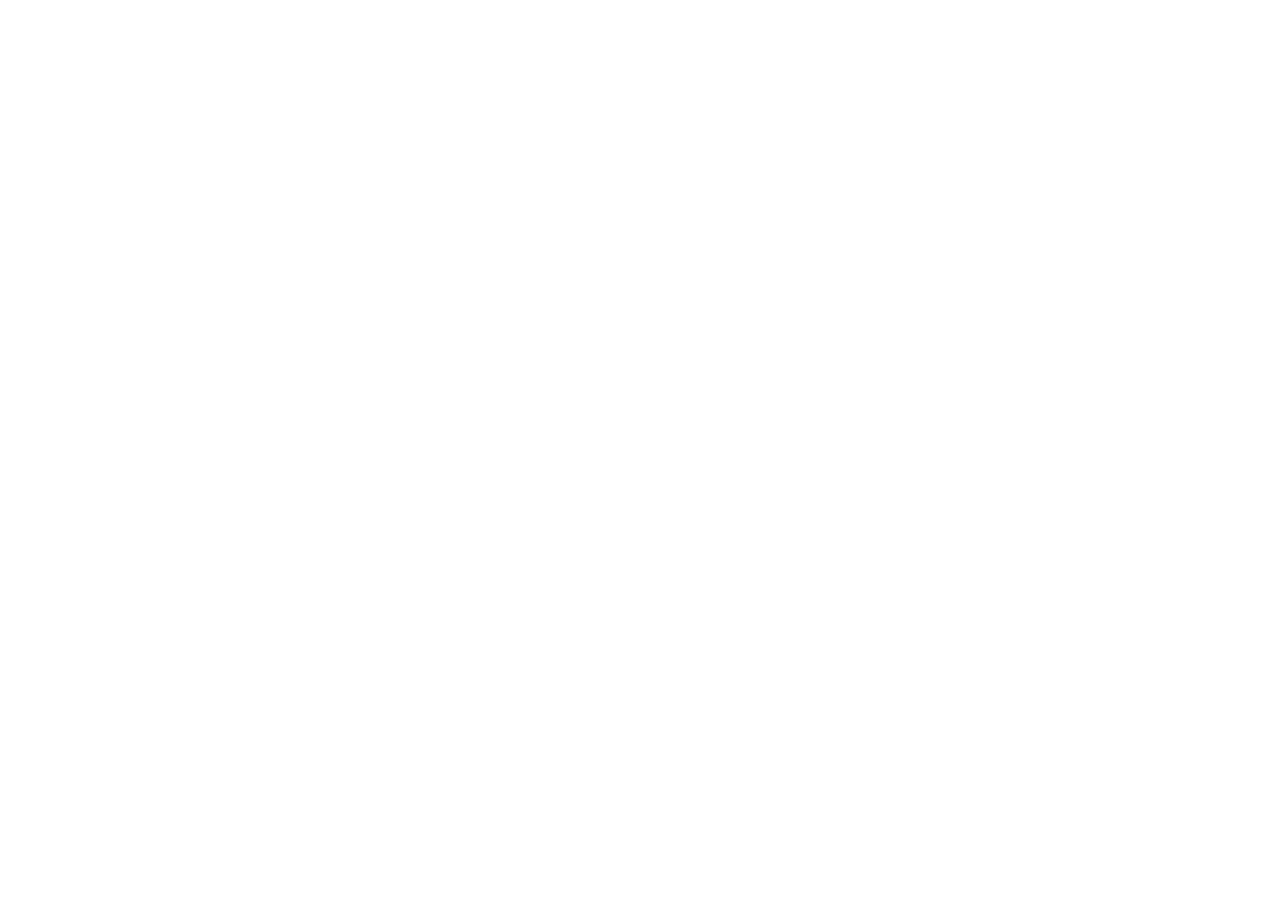
==== index.html @ 72eac363 "impostazione iniziale" ====
<!DOCTYPE html>
<html lang="en">
<head>
    <meta charset="UTF-8">
    <meta http-equiv="X-UA-Compatible" content="IE=edge">
    <meta name="viewport" content="width=device-width, initial-scale=1.0">
    <link rel="stylesheet" href="css/style.css">
    <title>Boolando</title>
</head>
<body>

    <!-- Lista prodotti -->
    <main>

        <!-- Primo gruppo articoli -->
        <div class="set-items">

            <article class="item">

            </article>

        </div>
    </main>
    
</body>
</html>
---- css/style.css ----
*{
    margin: 0;
    padding: 0;
    box-sizing: border-box;
}
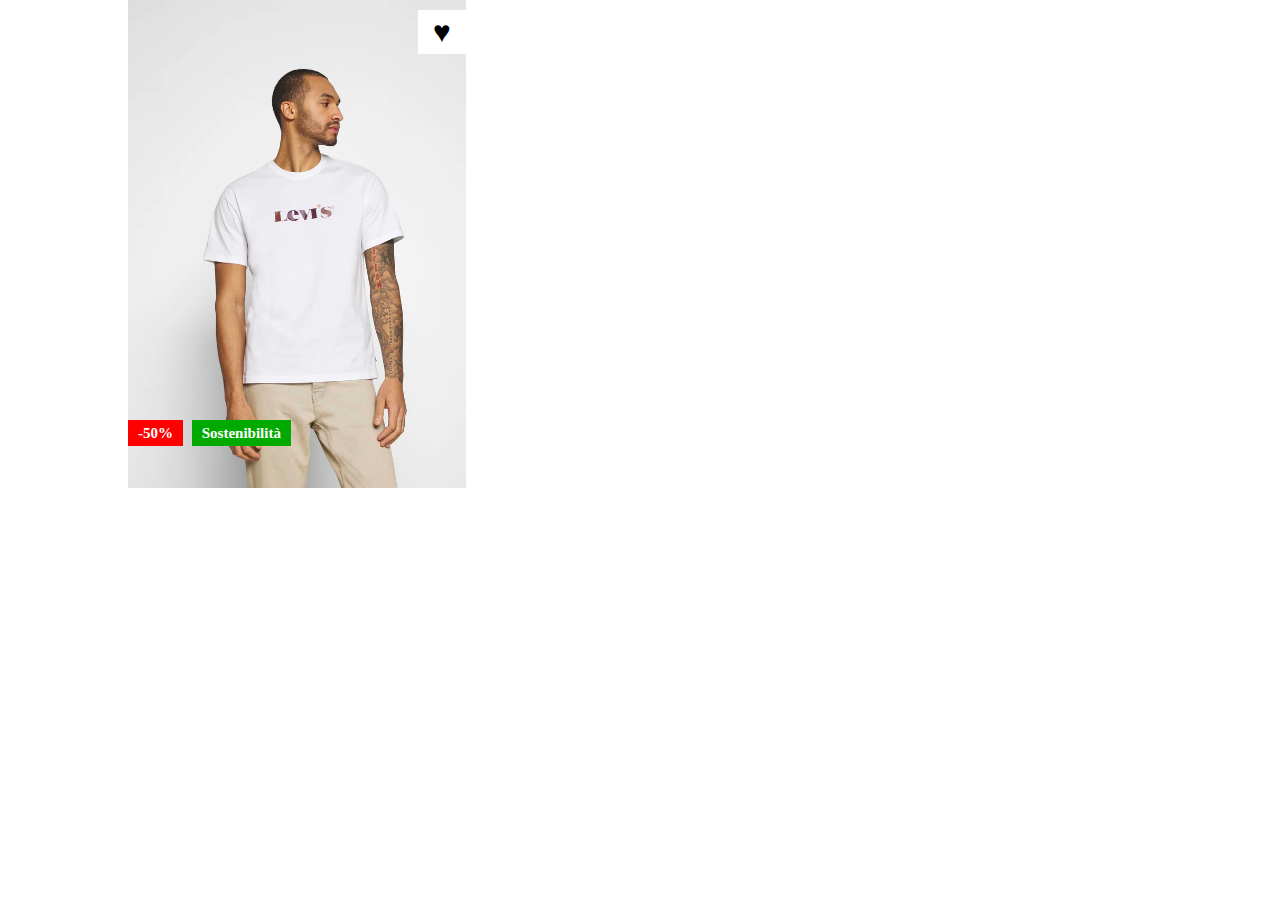
==== commit ccf37114: "primo articolo" ====
--- a/index.html
+++ b/index.html
@@ -17,6 +17,19 @@
 
             <article class="item">
 
+                <!-- Prima immagine -->
+                <img class="photo" src="img/1.webp" alt="img1">
+                <!-- Seconda immagine  -->
+                <img class="photo change" src="img/1b.webp" alt="img1b">
+
+                <span class="heart">&hearts;</span>
+
+                <div class="info">
+                    <span class="sale">-50&#37;</span>
+                    <span class="eco">Sostenibilit&agrave;</span>
+                </div>
+
+
             </article>
 
         </div>
--- a/css/style.css
+++ b/css/style.css
@@ -1,5 +1,67 @@
+/* Regole base */
 *{
     margin: 0;
     padding: 0;
     box-sizing: border-box;
-}+}
+
+/* Stile items */
+.set-items {
+    width: 80%;
+    margin: auto;
+}
+
+.item {
+    width: 33%;
+    position: relative;
+    display: inline-block;
+}
+
+/* Stile photo */
+.photo {
+    max-width: 100%;
+}
+
+.photo.change {
+    position: absolute;
+    left: 0;
+    top: 0;
+    display: none;
+}
+
+.item:hover .photo.change {
+    display: inline-block;
+}
+
+/* Stile heart */
+.heart {
+    background-color: #fff;
+    position: absolute;
+    top: 10px;
+    right: 0;
+    font-size: 30px;
+    padding: 5px 15px;
+}
+
+/* Stile info */
+.info {
+    color: #fff;
+    font-size: 15px;
+    font-weight: bold;
+    position: absolute;
+    left: 0;
+    bottom: 50px;
+}
+
+.sale {
+    background-color: #f00;
+    padding: 5px 10px;
+}
+
+.eco {
+    background-color: #0a0;
+    padding: 5px 10px;
+    margin-left: 5px;
+}
+
+
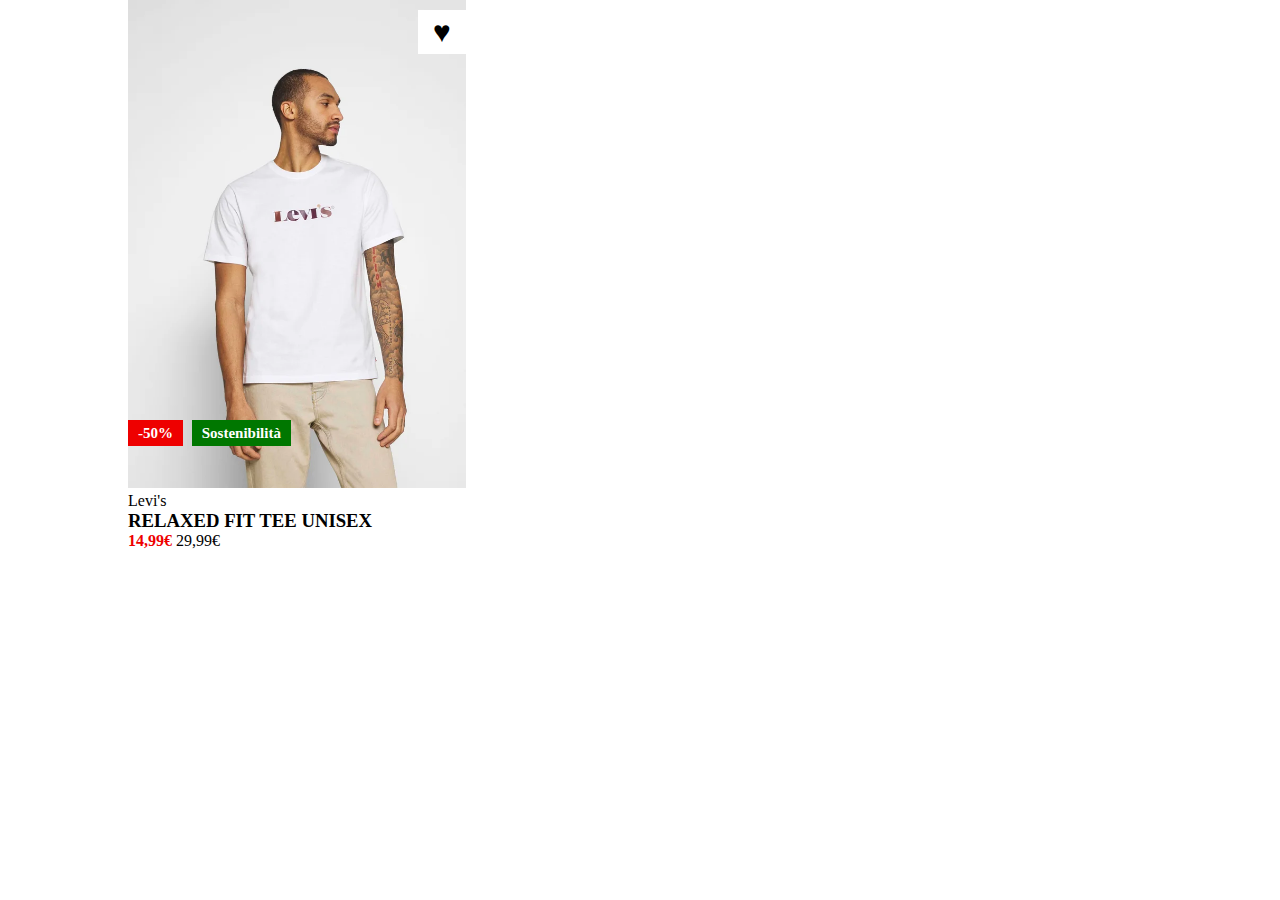
==== commit 8adf12c3: "controllo push" ====
--- a/index.html
+++ b/index.html
@@ -24,9 +24,20 @@
 
                 <span class="heart">&hearts;</span>
 
+                <!-- Info sconti etc. -->
                 <div class="info">
                     <span class="sale">-50&#37;</span>
                     <span class="eco">Sostenibilit&agrave;</span>
+                </div>
+
+                <!-- Descrizione articolo -->
+                <div class="description">
+                    <span>Levi&apos;s</span>
+                    <h3>RELAXED FIT TEE UNISEX</h3>
+                    <span class="saled-price">14&comma;99&euro;</span>
+                    <span class="price">29&comma;99&euro;</span>
+
+
                 </div>
 
 
--- a/css/style.css
+++ b/css/style.css
@@ -54,14 +54,28 @@
 }
 
 .sale {
-    background-color: #f00;
+    background-color: #e00;
     padding: 5px 10px;
 }
 
 .eco {
-    background-color: #0a0;
+    background-color: #070;
     padding: 5px 10px;
     margin-left: 5px;
 }
 
+/* Stile description */
+.description {
+    position: absolute;
+    left: 0;
+}
 
+.saled-price {
+    color: #e00;
+    font-weight: bold;
+}
+
+.price {
+    text-decoration: dashed;
+}
+
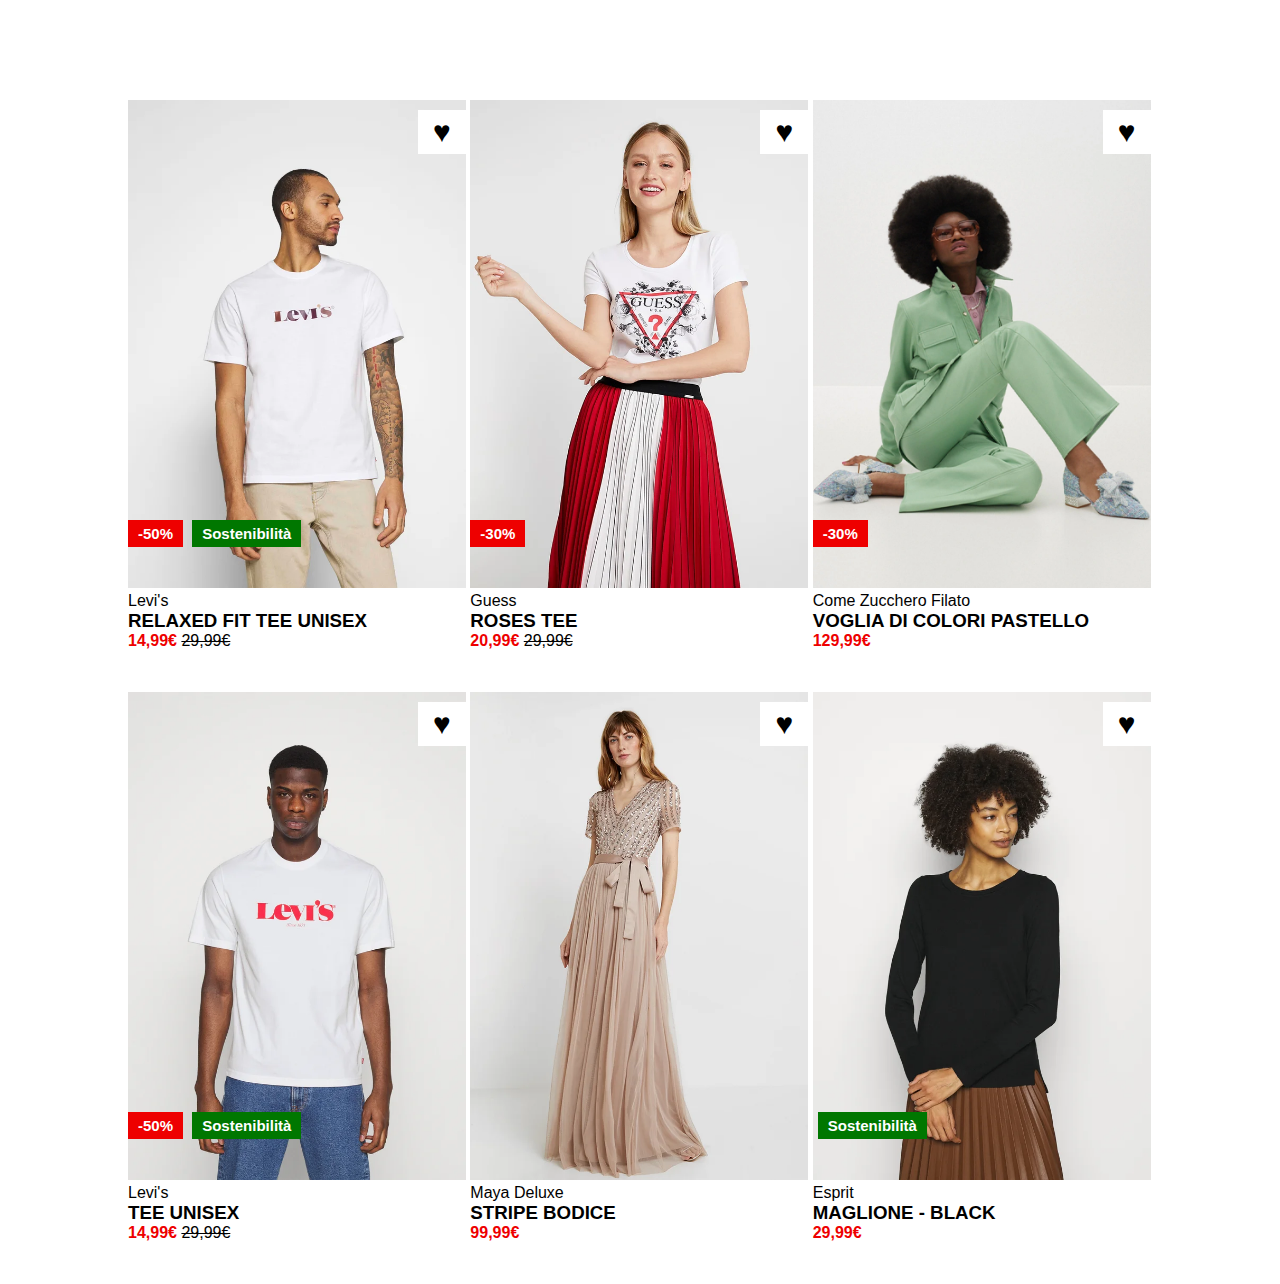
==== commit 044beef8: "Esercizio completo" ====
--- a/index.html
+++ b/index.html
@@ -15,6 +15,7 @@
         <!-- Primo gruppo articoli -->
         <div class="set-items">
 
+            <!-- Primo articolo -->
             <article class="item">
 
                 <!-- Prima immagine -->
@@ -34,16 +35,156 @@
                 <div class="description">
                     <span>Levi&apos;s</span>
                     <h3>RELAXED FIT TEE UNISEX</h3>
-                    <span class="saled-price">14&comma;99&euro;</span>
-                    <span class="price">29&comma;99&euro;</span>
-
-
+                    <span class="price">14&comma;99&euro;</span>
+                    <span class="original-price">29&comma;99&euro;</span>
                 </div>
 
+            </article>
+            
+            <!-- Secondo articolo -->
+            <article class="item">
+
+                <!-- Prima immagine -->
+                <img class="photo" src="img/2.webp" alt="img2">
+                <!-- Seconda immagine  -->
+                <img class="photo change" src="img/2b.webp" alt="img2b">
+
+                <span class="heart">&hearts;</span>
+
+                <!-- Info sconti etc. -->
+                <div class="info">
+                    <span class="sale">-30&#37;</span>
+                    <!-- Elemento utile per cambio info articolo -->
+                    <!-- <span class="eco">Sostenibilit&agrave;</span> -->
+                </div>
+
+                <!-- Descrizione articolo -->
+                <div class="description">
+                    <span>Guess</span>
+                    <h3>ROSES TEE</h3>
+                    <span class="price">20&comma;99&euro;</span>
+                    <span class="original-price">29&comma;99&euro;</span>
+                </div>
+
+            </article>
+
+            <!-- Terzo articolo -->
+            <article class="item">
+
+                <!-- Prima immagine -->
+                <img class="photo" src="img/3.webp" alt="img3">
+                <!-- Seconda immagine  -->
+                <img class="photo change" src="img/3b.webp" alt="img3b">
+
+                <span class="heart">&hearts;</span>
+
+                <!-- Info sconti etc. -->
+                <div class="info">
+                    <span class="sale">-30&#37;</span>
+                    <!-- Elemento utile per cambio info articolo -->
+                    <!-- <span class="eco">Sostenibilit&agrave;</span> -->
+                </div>
+
+                <!-- Descrizione articolo -->
+                <div class="description">
+                    <span>Come Zucchero Filato</span>
+                    <h3>VOGLIA DI COLORI PASTELLO</h3>
+                    <span class="price">129&comma;99&euro;</span>
+                    <!-- Elemento utile per cambio info articolo -->
+                    <!-- <span class="original-price">&comma;&euro;</span> -->
+                </div>
 
             </article>
 
         </div>
+
+        <!-- Secondo gruppo articoli -->
+        <div class="set-items">
+
+            <!-- Quarto articolo -->
+            <article class="item">
+
+                <!-- Prima immagine -->
+                <img class="photo" src="img/4.webp" alt="img4">
+                <!-- Seconda immagine  -->
+                <img class="photo change" src="img/4b.webp" alt="img4b">
+
+                <span class="heart">&hearts;</span>
+
+                <!-- Info sconti etc. -->
+                <div class="info">
+                    <span class="sale">-50&#37;</span>
+                    <span class="eco">Sostenibilit&agrave;</span>
+                </div>
+
+                <!-- Descrizione articolo -->
+                <div class="description">
+                    <span>Levi&apos;s</span>
+                    <h3>TEE UNISEX</h3>
+                    <span class="price">14&comma;99&euro;</span>
+                    <span class="original-price">29&comma;99&euro;</span>
+                </div>
+
+            </article>
+            
+            <!-- Quinto articolo -->
+            <article class="item">
+
+                <!-- Prima immagine -->
+                <img class="photo" src="img/5.webp" alt="img5">
+                <!-- Seconda immagine  -->
+                <img class="photo change" src="img/5b.webp" alt="img5b">
+
+                <span class="heart">&hearts;</span>
+
+                <!-- Info sconti etc. -->
+                <!-- Elemento utile per cambio info articolo -->
+                <!-- <div class="info">
+                    <span class="sale">&#37;</span>
+                    <span class="eco">Sostenibilit&agrave;</span>
+                </div> -->
+
+                <!-- Descrizione articolo -->
+                <div class="description">
+                    <span>Maya Deluxe</span>
+                    <h3>STRIPE BODICE</h3>
+                    <span class="price">99&comma;99&euro;</span>
+                   <!-- Elemento utile per cambio info articolo -->
+                    <!-- <span class="original-price">&comma;&euro;</span> -->
+                </div>
+
+            </article>
+
+            <!-- Sesto articolo -->
+            <article class="item">
+
+                <!-- Prima immagine -->
+                <img class="photo" src="img/6.webp" alt="img6">
+                <!-- Seconda immagine  -->
+                <img class="photo change" src="img/6b.webp" alt="img6b">
+
+                <span class="heart">&hearts;</span>
+
+                <!-- Info sconti etc. -->
+                <div class="info">
+                    <!-- Elemento utile per cambio info articolo -->
+                    <!-- <span class="sale">&#37;</span> -->
+                    <span class="eco">Sostenibilit&agrave;</span>
+                </div>
+
+                <!-- Descrizione articolo -->
+                <div class="description">
+                    <span>Esprit</span>
+                    <h3>MAGLIONE - BLACK</h3>
+                    <span class="price">29&comma;99&euro;</span>
+                    <!-- Elemento utile per cambio info articolo -->
+                    <!-- <span class="price">&comma;&euro;</span> -->
+                </div>
+
+            </article>
+
+        </div>        
+
     </main>
     
 </body>
--- a/css/style.css
+++ b/css/style.css
@@ -3,12 +3,14 @@
     margin: 0;
     padding: 0;
     box-sizing: border-box;
+    font-family: Arial, Helvetica, sans-serif;
 }
 
 /* Stile items */
 .set-items {
     width: 80%;
     margin: auto;
+    margin-top: 100px;
 }
 
 .item {
@@ -66,16 +68,18 @@
 
 /* Stile description */
 .description {
+    height: 100px;
     position: absolute;
     left: 0;
+    bottom: -100px;
 }
 
-.saled-price {
+.price {
     color: #e00;
     font-weight: bold;
 }
 
-.price {
-    text-decoration: dashed;
+.original-price {
+    text-decoration: line-through;
 }
 
